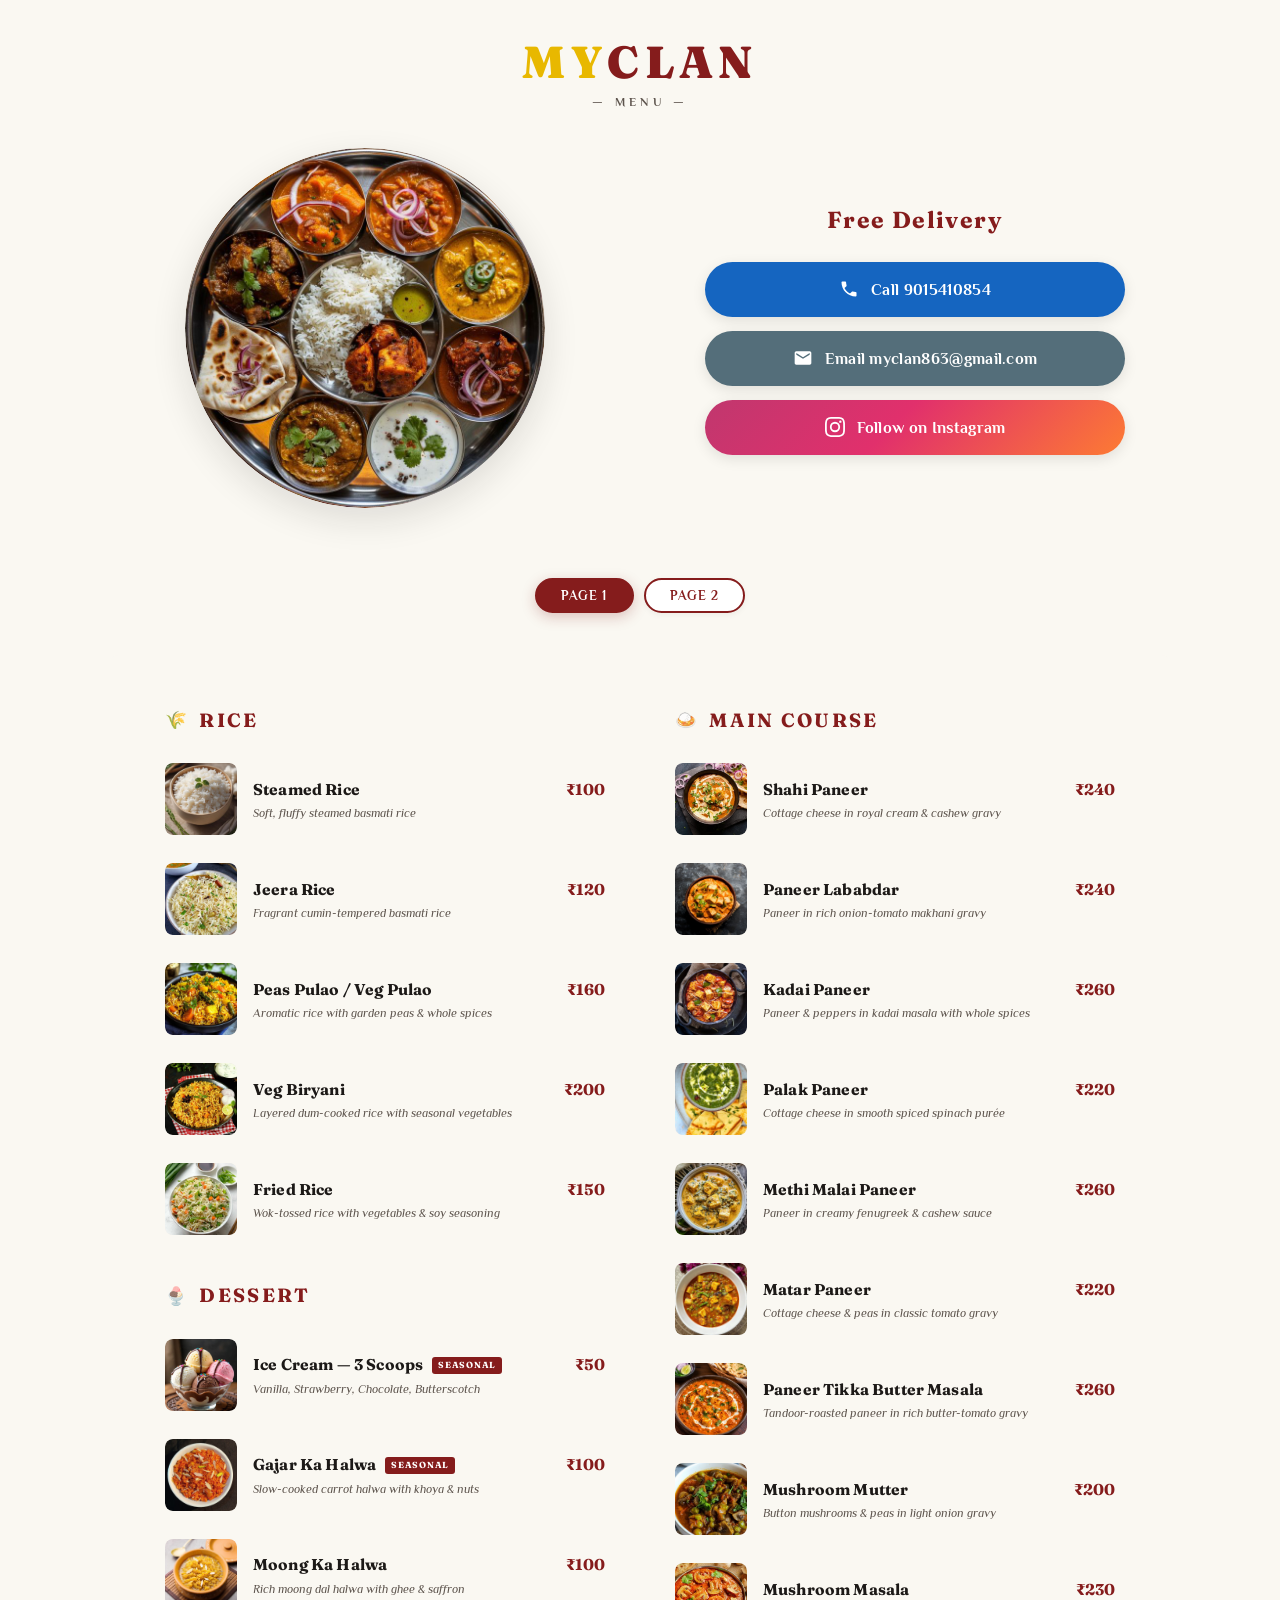
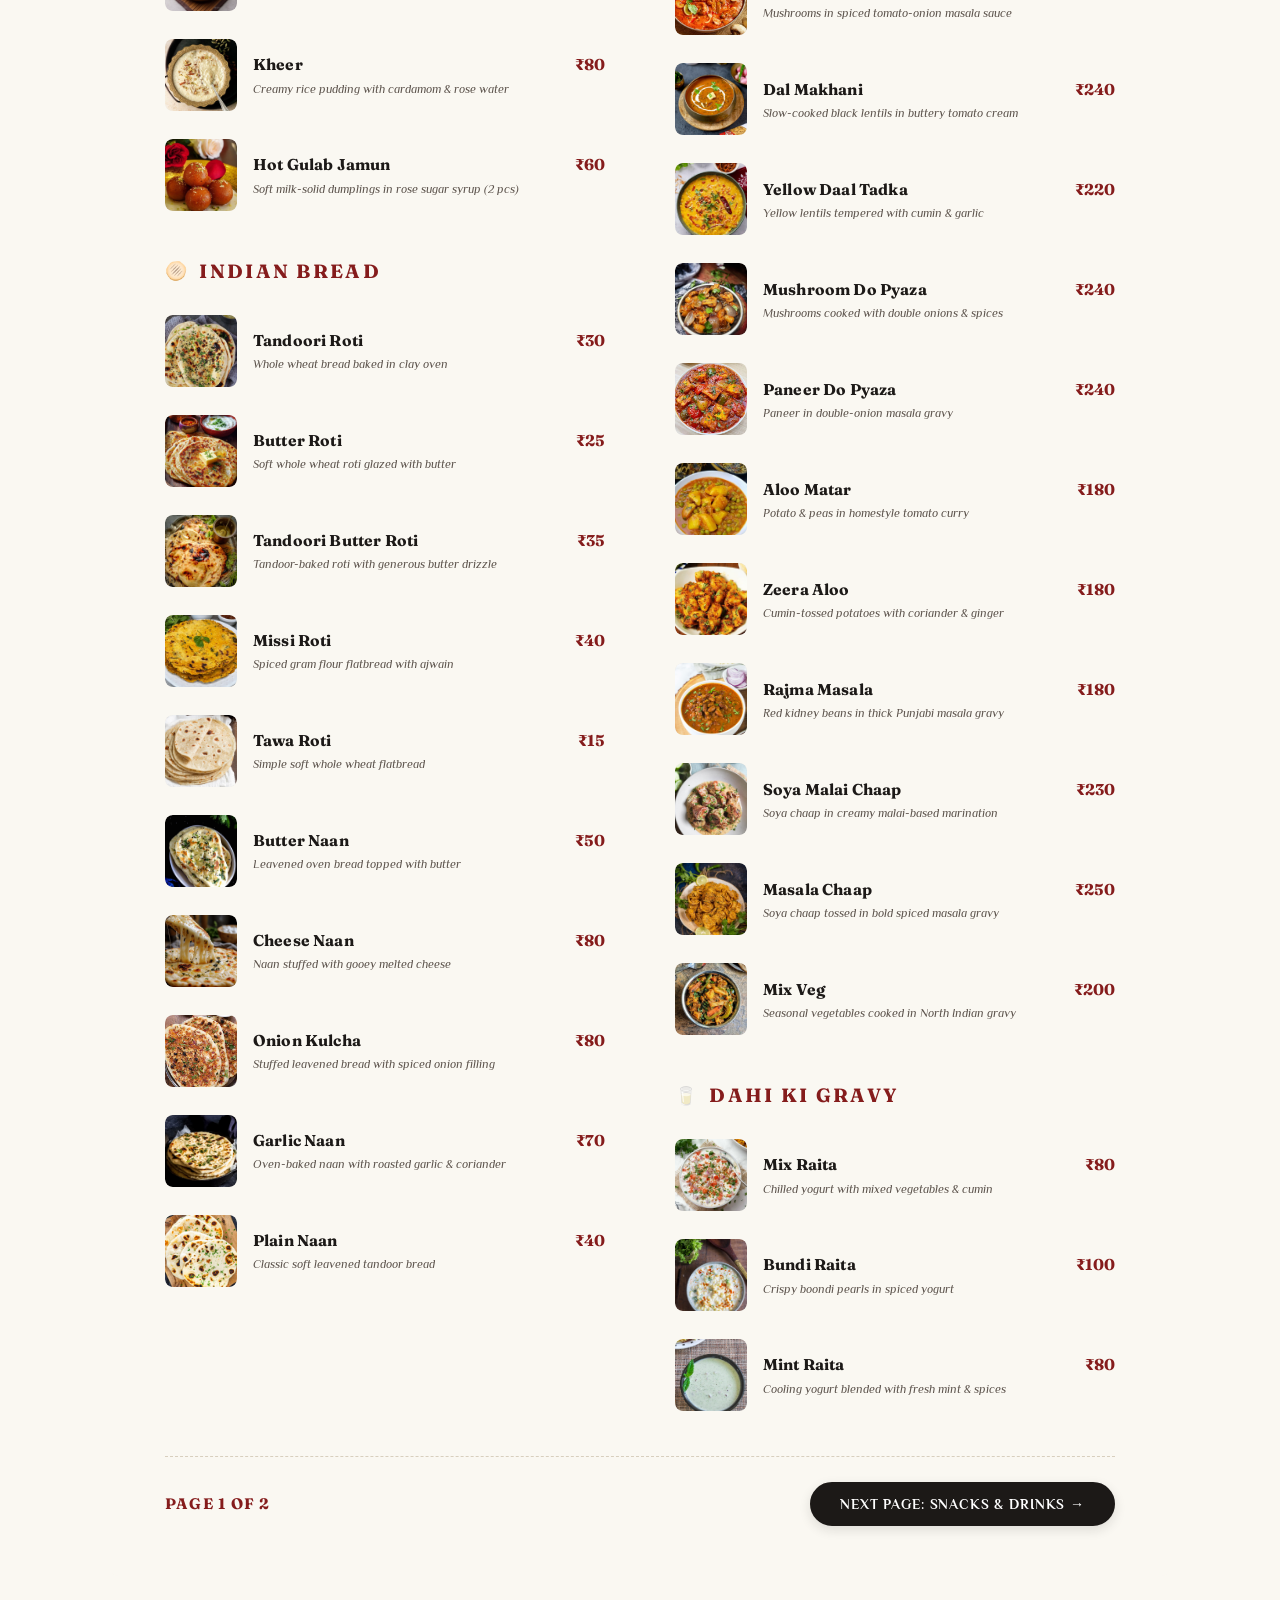
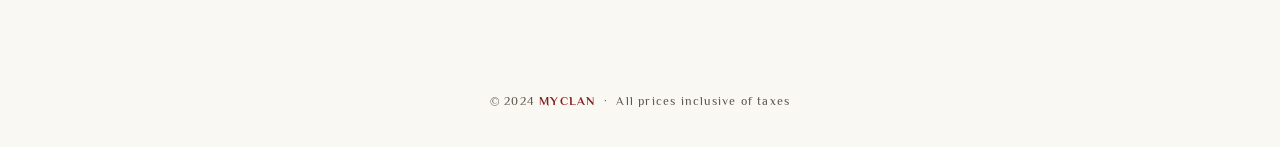
==== menu.html @ fc6ecd88 "first commit" ====
<!DOCTYPE html>
<html lang="en">

<head>
  <meta charset="UTF-8" />
  <meta name="viewport" content="width=device-width, initial-scale=1.0" />
  <title>MYCLAN — Menu</title>
  <meta name="description"
    content="Explore the full menu at MYCLAN Cafe — Rice, Breads, Main Course, Desserts, and more." />
  <link rel="dns-prefetch" href="https://fonts.googleapis.com" />
  <link rel="preconnect" href="https://fonts.googleapis.com" />
  <link rel="preconnect" href="https://fonts.gstatic.com" crossorigin />
  <link rel="preload" as="image" href="images/hero-thali.jpg" fetchpriority="high" />
  <link rel="preload" as="image" href="images/hero-snacks.jpg" fetchpriority="high" />
  <link
    href="https://fonts.googleapis.com/css2?family=Fraunces:ital,opsz,wght@0,9..144,400;0,9..144,700;0,9..144,900;1,9..144,400;1,9..144,700&family=Philosopher:ital,wght@0,400;0,700;1,400;1,700&display=swap"
    rel="stylesheet" />
  <link rel="stylesheet" href="style.css" />
</head>

<body>

  <!-- ── HEADER ── -->
  <header class="header">
    <div class="site-logo">
      <div class="logo-brand">
        <span class="my">MY</span><span class="clan">CLAN</span>
      </div>
    </div>
    <p class="header-menu-label">— Menu —</p>
  </header>

  <!-- ── HERO SECTION ── -->
  <section class="hero-section">
    <!-- LEFT: Circular image frame -->
    <div class="hero-image-wrap">
      <div class="hero-circle-frame">
        <img id="hero-img" src="images/hero-thali.jpg" alt="MYCLAN Special Pure Veg Thali" width="360" height="360" loading="eager" fetchpriority="high" decoding="async">
      </div>
    </div>

    <!-- RIGHT: Delivery & Contact Buttons -->
    <div class="hero-content">
      <p class="contact-delivery-label">Free Delivery</p>
      <div class="contact-buttons">

        <a id="btn-call" class="contact-btn btn-call" href="tel:9015410854">
          <svg xmlns="http://www.w3.org/2000/svg" viewBox="0 0 24 24" fill="white">
            <path
              d="M6.6 10.8c1.4 2.8 3.8 5.1 6.6 6.6l2.2-2.2c.3-.3.7-.4 1-.2 1.1.4 2.3.6 3.6.6.6 0 1 .4 1 1V20c0 .6-.4 1-1 1-9.4 0-17-7.6-17-17 0-.6.4-1 1-1h3.5c.6 0 1 .4 1 1 0 1.3.2 2.5.6 3.6.1.3 0 .7-.2 1L6.6 10.8z" />
          </svg>
          Call 9015410854
        </a>

        <a id="btn-email" class="contact-btn btn-email" href="mailto:myclan863@gmail.com">
          <svg xmlns="http://www.w3.org/2000/svg" viewBox="0 0 24 24" fill="white">
            <path
              d="M20 4H4c-1.1 0-2 .9-2 2v12c0 1.1.9 2 2 2h16c1.1 0 2-.9 2-2V6c0-1.1-.9-2-2-2zm0 4l-8 5-8-5V6l8 5 8-5v2z" />
          </svg>
          Email myclan863@gmail.com
        </a>

        <a id="btn-instagram" class="contact-btn btn-insta" href="https://www.instagram.com/myclankarsog" target="_blank"
          rel="noopener noreferrer">
          <svg xmlns="http://www.w3.org/2000/svg" viewBox="0 0 24 24" fill="white">
            <path
              d="M12 2.163c3.204 0 3.584.012 4.85.07 3.252.148 4.771 1.691 4.919 4.919.058 1.265.069 1.645.069 4.849 0 3.205-.012 3.584-.069 4.849-.149 3.225-1.664 4.771-4.919 4.919-1.266.058-1.644.07-4.85.07-3.204 0-3.584-.012-4.849-.07-3.26-.149-4.771-1.699-4.919-4.92-.058-1.265-.07-1.644-.07-4.849 0-3.204.013-3.583.07-4.849.149-3.227 1.664-4.771 4.919-4.919 1.266-.057 1.645-.069 4.849-.069zM12 0C8.741 0 8.333.014 7.053.072 2.695.272.273 2.69.073 7.052.014 8.333 0 8.741 0 12c0 3.259.014 3.668.072 4.948.2 4.358 2.618 6.78 6.98 6.98C8.333 23.986 8.741 24 12 24c3.259 0 3.668-.014 4.948-.072 4.354-.2 6.782-2.618 6.979-6.98.059-1.28.073-1.689.073-4.948 0-3.259-.014-3.667-.072-4.947-.196-4.354-2.617-6.78-6.979-6.98C15.668.014 15.259 0 12 0zm0 5.838a6.162 6.162 0 100 12.324 6.162 6.162 0 000-12.324zM12 16a4 4 0 110-8 4 4 0 010 8zm6.406-11.845a1.44 1.44 0 100 2.881 1.44 1.44 0 000-2.881z" />
          </svg>
          Follow on Instagram
        </a>

      </div>
    </div>
  </section>

  <!-- ── PAGE SWITCHER ── -->
  <div class="cat-nav-container" id="menu-nav-top">
    <div class="menu-page-switcher">
      <button class="page-tab-btn active" id="btn-page-1" onclick="switchMenuPage(1)">Page 1</button>
      <button class="page-tab-btn" id="btn-page-2" onclick="switchMenuPage(2)">Page 2</button>
    </div>
  </div>

  <!-- ── MENU CONTENT ── -->
  <main class="menu-wrapper">

    <!-- ════ PAGE 1 ════ -->
    <div id="menu-page-1" class="menu-page">
      <div class="menu-paper">

      <div class="menu-columns">

        <!-- ═══ LEFT COLUMN ═══ -->
        <div class="menu-column">

          <!-- RICE -->
          <section class="menu-section" id="rice">
            <div class="category-header">
              <h2 class="category-title"><span class="category-icon">🌾</span> Rice</h2>
            </div>
            <ul class="item-list">

              <li class="menu-item">
                <div class="item-img"><img src="images/steamed-rice.jpg" alt="Steamed Rice" loading="lazy" decoding="async"></div>
                <div class="item-content">
                  <div class="menu-item-main">
                    <span class="menu-item-name">Steamed Rice</span>
                    <span class="menu-item-price">₹100</span>
                  </div>
                  <span class="menu-item-sub">Soft, fluffy steamed basmati rice</span>
                </div>
              </li>

              <li class="menu-item">
                <div class="item-img"><img src="images/jeera-rice.jpg" alt="Jeera Rice" loading="lazy" decoding="async"></div>
                <div class="item-content">
                  <div class="menu-item-main">
                    <span class="menu-item-name">Jeera Rice</span>
                    <span class="menu-item-price">₹120</span>
                  </div>
                  <span class="menu-item-sub">Fragrant cumin-tempered basmati rice</span>
                </div>
              </li>

              <li class="menu-item">
                <div class="item-img"><img src="images/veg-pulao.jpg" alt="Peas Pulao / Veg Pulao" loading="lazy" decoding="async"></div>
                <div class="item-content">
                  <div class="menu-item-main">
                    <span class="menu-item-name">Peas Pulao / Veg Pulao</span>
                    <span class="menu-item-price">₹160</span>
                  </div>
                  <span class="menu-item-sub">Aromatic rice with garden peas &amp; whole spices</span>
                </div>
              </li>

              <li class="menu-item">
                <div class="item-img"><img src="images/veg-biryani.jpg" alt="Veg Biryani" loading="lazy" decoding="async"></div>
                <div class="item-content">
                  <div class="menu-item-main">
                    <span class="menu-item-name">Veg Biryani</span>
                    <span class="menu-item-price">₹200</span>
                  </div>
                  <span class="menu-item-sub">Layered dum-cooked rice with seasonal vegetables</span>
                </div>
              </li>

              <li class="menu-item">
                <div class="item-img"><img src="images/fried-rice.jpg" alt="Fried Rice" loading="lazy" decoding="async"></div>
                <div class="item-content">
                  <div class="menu-item-main">
                    <span class="menu-item-name">Fried Rice</span>
                    <span class="menu-item-price">₹150</span>
                  </div>
                  <span class="menu-item-sub">Wok-tossed rice with vegetables &amp; soy seasoning</span>
                </div>
              </li>

            </ul>
          </section>

          <!-- DESSERT -->
          <section class="menu-section" id="dessert">
            <div class="category-header">
              <h2 class="category-title"><span class="category-icon">🍨</span> Dessert</h2>
            </div>
            <ul class="item-list">

              <li class="menu-item">
                <div class="item-img"><img src="images/ice-cream.jpg" alt="Ice Cream — 3 Scoops" loading="lazy" decoding="async"></div>
                <div class="item-content">
                  <div class="menu-item-main">
                    <span class="menu-item-name">
                      Ice Cream — 3 Scoops
                      <span class="seasonal-tag">Seasonal</span>
                    </span>
                    <span class="menu-item-price">₹50</span>
                  </div>
                  <span class="menu-item-sub">Vanilla, Strawberry, Chocolate, Butterscotch</span>
                </div>
              </li>

              <li class="menu-item">
                <div class="item-img"><img src="images/gajar-halwa.jpg" alt="Gajar Ka Halwa" loading="lazy" decoding="async"></div>
                <div class="item-content">
                  <div class="menu-item-main">
                    <span class="menu-item-name">
                      Gajar Ka Halwa
                      <span class="seasonal-tag">Seasonal</span>
                    </span>
                    <span class="menu-item-price">₹100</span>
                  </div>
                  <span class="menu-item-sub">Slow-cooked carrot halwa with khoya &amp; nuts</span>
                </div>
              </li>

              <li class="menu-item">
                <div class="item-img"><img src="images/moong-halwa.jpg" alt="Moong Ka Halwa" style="object-position: center 65%;" loading="lazy" decoding="async"></div>
                <div class="item-content">
                  <div class="menu-item-main">
                    <span class="menu-item-name">Moong Ka Halwa</span>
                    <span class="menu-item-price">₹100</span>
                  </div>
                  <span class="menu-item-sub">Rich moong dal halwa with ghee &amp; saffron</span>
                </div>
              </li>

              <li class="menu-item">
                <div class="item-img"><img src="images/kheer.jpg" alt="Kheer" style="object-position: center 55%;" loading="lazy" decoding="async"></div>
                <div class="item-content">
                  <div class="menu-item-main">
                    <span class="menu-item-name">Kheer</span>
                    <span class="menu-item-price">₹80</span>
                  </div>
                  <span class="menu-item-sub">Creamy rice pudding with cardamom &amp; rose water</span>
                </div>
              </li>

              <li class="menu-item">
                <div class="item-img"><img src="images/gulab-jamun.jpg" alt="Hot Gulab Jamun" style="object-position: center 70%;" loading="lazy" decoding="async"></div>
                <div class="item-content">
                  <div class="menu-item-main">
                    <span class="menu-item-name">Hot Gulab Jamun</span>
                    <span class="menu-item-price">₹60</span>
                  </div>
                  <span class="menu-item-sub">Soft milk-solid dumplings in rose sugar syrup (2 pcs)</span>
                </div>
              </li>

            </ul>
          </section>

          <!-- INDIAN BREAD -->
          <section class="menu-section" id="bread">
            <div class="category-header">
              <h2 class="category-title"><span class="category-icon">🫓</span> Indian Bread</h2>
            </div>
            <ul class="item-list">

              <li class="menu-item">
                <div class="item-img"><img src="images/tandoori-roti.jpg" alt="Tandoori Roti" loading="lazy" /></div>
                <div class="item-content">
                  <div class="menu-item-main">
                    <span class="menu-item-name">Tandoori Roti</span>
                    <span class="menu-item-price">₹30</span>
                  </div>
                  <span class="menu-item-sub">Whole wheat bread baked in clay oven</span>
                </div>
              </li>

              <li class="menu-item">
                <div class="item-img"><img src="images/butter-roti.jpg" alt="Butter Roti" loading="lazy" /></div>
                <div class="item-content">
                  <div class="menu-item-main">
                    <span class="menu-item-name">Butter Roti</span>
                    <span class="menu-item-price">₹25</span>
                  </div>
                  <span class="menu-item-sub">Soft whole wheat roti glazed with butter</span>
                </div>
              </li>

              <li class="menu-item">
                <div class="item-img"><img src="images/tandoori-butter-roti.jpg" alt="Tandoori Butter Roti" loading="lazy" /></div>
                <div class="item-content">
                  <div class="menu-item-main">
                    <span class="menu-item-name">Tandoori Butter Roti</span>
                    <span class="menu-item-price">₹35</span>
                  </div>
                  <span class="menu-item-sub">Tandoor-baked roti with generous butter drizzle</span>
                </div>
              </li>

              <li class="menu-item">
                <div class="item-img"><img src="images/missi-roti.jpg" alt="Missi Roti" loading="lazy" /></div>
                <div class="item-content">
                  <div class="menu-item-main">
                    <span class="menu-item-name">Missi Roti</span>
                    <span class="menu-item-price">₹40</span>
                  </div>
                  <span class="menu-item-sub">Spiced gram flour flatbread with ajwain</span>
                </div>
              </li>

              <li class="menu-item">
                <div class="item-img"><img src="images/tawa-roti.jpg" alt="Tawa Roti" loading="lazy" /></div>
                <div class="item-content">
                  <div class="menu-item-main">
                    <span class="menu-item-name">Tawa Roti</span>
                    <span class="menu-item-price">₹15</span>
                  </div>
                  <span class="menu-item-sub">Simple soft whole wheat flatbread</span>
                </div>
              </li>

              <li class="menu-item">
                <div class="item-img"><img src="images/butter-naan.jpg" alt="Butter Naan" loading="lazy" /></div>
                <div class="item-content">
                  <div class="menu-item-main">
                    <span class="menu-item-name">Butter Naan</span>
                    <span class="menu-item-price">₹50</span>
                  </div>
                  <span class="menu-item-sub">Leavened oven bread topped with butter</span>
                </div>
              </li>

              <li class="menu-item">
                <div class="item-img"><img src="images/cheese-naan.jpg" alt="Cheese Naan" loading="lazy" /></div>
                <div class="item-content">
                  <div class="menu-item-main">
                    <span class="menu-item-name">Cheese Naan</span>
                    <span class="menu-item-price">₹80</span>
                  </div>
                  <span class="menu-item-sub">Naan stuffed with gooey melted cheese</span>
                </div>
              </li>

              <li class="menu-item">
                <div class="item-img"><img src="images/onion-kulcha.jpg" alt="Onion Kulcha" loading="lazy" /></div>
                <div class="item-content">
                  <div class="menu-item-main">
                    <span class="menu-item-name">Onion Kulcha</span>
                    <span class="menu-item-price">₹80</span>
                  </div>
                  <span class="menu-item-sub">Stuffed leavened bread with spiced onion filling</span>
                </div>
              </li>

              <li class="menu-item">
                <div class="item-img"><img src="images/garlic-naan.jpg" alt="Garlic Naan" loading="lazy" /></div>
                <div class="item-content">
                  <div class="menu-item-main">
                    <span class="menu-item-name">Garlic Naan</span>
                    <span class="menu-item-price">₹70</span>
                  </div>
                  <span class="menu-item-sub">Oven-baked naan with roasted garlic &amp; coriander</span>
                </div>
              </li>

              <li class="menu-item">
                <div class="item-img"><img src="images/plain-naan.jpg" alt="Plain Naan" loading="lazy" /></div>
                <div class="item-content">
                  <div class="menu-item-main">
                    <span class="menu-item-name">Plain Naan</span>
                    <span class="menu-item-price">₹40</span>
                  </div>
                  <span class="menu-item-sub">Classic soft leavened tandoor bread</span>
                </div>
              </li>

            </ul>
          </section>

        </div>
        <!-- /LEFT COLUMN -->

        <!-- ═══ RIGHT COLUMN ═══ -->
        <div class="menu-column">

          <!-- MAIN COURSE -->
          <section class="menu-section" id="maincourse">
            <div class="category-header">
              <h2 class="category-title"><span class="category-icon">🍛</span> Main Course</h2>
            </div>
            <ul class="item-list">

              <li class="menu-item">
                <div class="item-img"><img src="images/shahi-paneer.jpg" alt="Shahi Paneer" loading="lazy" decoding="async"></div>
                <div class="item-content">
                  <div class="menu-item-main">
                    <span class="menu-item-name">Shahi Paneer</span>
                    <span class="menu-item-price">₹240</span>
                  </div>
                  <span class="menu-item-sub">Cottage cheese in royal cream &amp; cashew gravy</span>
                </div>
              </li>

              <li class="menu-item">
                <div class="item-img"><img src="images/paneer-lababdar.jpg" alt="Paneer Lababdar" loading="lazy" decoding="async"></div>
                <div class="item-content">
                  <div class="menu-item-main">
                    <span class="menu-item-name">Paneer Lababdar</span>
                    <span class="menu-item-price">₹240</span>
                  </div>
                  <span class="menu-item-sub">Paneer in rich onion-tomato makhani gravy</span>
                </div>
              </li>

              <li class="menu-item">
                <div class="item-img"><img src="images/kadai-paneer.jpg" alt="Kadai Paneer" loading="lazy" decoding="async"></div>
                <div class="item-content">
                  <div class="menu-item-main">
                    <span class="menu-item-name">Kadai Paneer</span>
                    <span class="menu-item-price">₹260</span>
                  </div>
                  <span class="menu-item-sub">Paneer &amp; peppers in kadai masala with whole spices</span>
                </div>
              </li>

              <li class="menu-item">
                <div class="item-img"><img src="images/palak-paneer.jpg" alt="Palak Paneer" loading="lazy" decoding="async"></div>
                <div class="item-content">
                  <div class="menu-item-main">
                    <span class="menu-item-name">Palak Paneer</span>
                    <span class="menu-item-price">₹220</span>
                  </div>
                  <span class="menu-item-sub">Cottage cheese in smooth spiced spinach purée</span>
                </div>
              </li>

              <li class="menu-item">
                <div class="item-img"><img src="images/methi-malai-paneer.jpg" alt="Methi Malai Paneer" loading="lazy" decoding="async"></div>
                <div class="item-content">
                  <div class="menu-item-main">
                    <span class="menu-item-name">Methi Malai Paneer</span>
                    <span class="menu-item-price">₹260</span>
                  </div>
                  <span class="menu-item-sub">Paneer in creamy fenugreek &amp; cashew sauce</span>
                </div>
              </li>

              <li class="menu-item">
                <div class="item-img"><img src="images/matar-paneer.jpg" alt="Matar Paneer" loading="lazy" decoding="async"></div>
                <div class="item-content">
                  <div class="menu-item-main">
                    <span class="menu-item-name">Matar Paneer</span>
                    <span class="menu-item-price">₹220</span>
                  </div>
                  <span class="menu-item-sub">Cottage cheese &amp; peas in classic tomato gravy</span>
                </div>
              </li>

              <li class="menu-item">
                <div class="item-img"><img src="images/paneer-tikka-butter-masala.jpg" alt="Paneer Tikka Butter Masala" loading="lazy" decoding="async"></div>
                <div class="item-content">
                  <div class="menu-item-main">
                    <span class="menu-item-name">Paneer Tikka Butter Masala</span>
                    <span class="menu-item-price">₹260</span>
                  </div>
                  <span class="menu-item-sub">Tandoor-roasted paneer in rich butter-tomato gravy</span>
                </div>
              </li>

              <li class="menu-item">
                <div class="item-img"><img src="images/mushroom-mutter.jpg" alt="Mushroom Mutter" loading="lazy" decoding="async"></div>
                <div class="item-content">
                  <div class="menu-item-main">
                    <span class="menu-item-name">Mushroom Mutter</span>
                    <span class="menu-item-price">₹200</span>
                  </div>
                  <span class="menu-item-sub">Button mushrooms &amp; peas in light onion gravy</span>
                </div>
              </li>

              <li class="menu-item">
                <div class="item-img"><img src="images/mushroom-masala.jpg" alt="Mushroom Masala" loading="lazy" decoding="async"></div>
                <div class="item-content">
                  <div class="menu-item-main">
                    <span class="menu-item-name">Mushroom Masala</span>
                    <span class="menu-item-price">₹230</span>
                  </div>
                  <span class="menu-item-sub">Mushrooms in spiced tomato-onion masala sauce</span>
                </div>
              </li>

              <li class="menu-item">
                <div class="item-img"><img src="images/dal-makhani.jpg" alt="Dal Makhani" loading="lazy" decoding="async"></div>
                <div class="item-content">
                  <div class="menu-item-main">
                    <span class="menu-item-name">Dal Makhani</span>
                    <span class="menu-item-price">₹240</span>
                  </div>
                  <span class="menu-item-sub">Slow-cooked black lentils in buttery tomato cream</span>
                </div>
              </li>

              <li class="menu-item">
                <div class="item-img"><img src="images/yellow-daal-tadka.jpg" alt="Yellow Daal Tadka" loading="lazy" decoding="async"></div>
                <div class="item-content">
                  <div class="menu-item-main">
                    <span class="menu-item-name">Yellow Daal Tadka</span>
                    <span class="menu-item-price">₹220</span>
                  </div>
                  <span class="menu-item-sub">Yellow lentils tempered with cumin &amp; garlic</span>
                </div>
              </li>

              <li class="menu-item">
                <div class="item-img"><img src="images/mushroom-do-pyaza.jpg" alt="Mushroom Do Pyaza" loading="lazy" decoding="async"></div>
                <div class="item-content">
                  <div class="menu-item-main">
                    <span class="menu-item-name">Mushroom Do Pyaza</span>
                    <span class="menu-item-price">₹240</span>
                  </div>
                  <span class="menu-item-sub">Mushrooms cooked with double onions &amp; spices</span>
                </div>
              </li>

              <li class="menu-item">
                <div class="item-img"><img src="images/paneer-do-pyaza.jpg" alt="Paneer Do Pyaza" loading="lazy" decoding="async"></div>
                <div class="item-content">
                  <div class="menu-item-main">
                    <span class="menu-item-name">Paneer Do Pyaza</span>
                    <span class="menu-item-price">₹240</span>
                  </div>
                  <span class="menu-item-sub">Paneer in double-onion masala gravy</span>
                </div>
              </li>

              <li class="menu-item">
                <div class="item-img"><img src="images/aloo-matar.jpg" alt="Aloo Matar" loading="lazy" decoding="async"></div>
                <div class="item-content">
                  <div class="menu-item-main">
                    <span class="menu-item-name">Aloo Matar</span>
                    <span class="menu-item-price">₹180</span>
                  </div>
                  <span class="menu-item-sub">Potato &amp; peas in homestyle tomato curry</span>
                </div>
              </li>

              <li class="menu-item">
                <div class="item-img"><img src="images/zeera-aloo.jpg" alt="Zeera Aloo" loading="lazy" decoding="async"></div>
                <div class="item-content">
                  <div class="menu-item-main">
                    <span class="menu-item-name">Zeera Aloo</span>
                    <span class="menu-item-price">₹180</span>
                  </div>
                  <span class="menu-item-sub">Cumin-tossed potatoes with coriander &amp; ginger</span>
                </div>
              </li>

              <li class="menu-item">
                <div class="item-img"><img src="images/rajma-masala.jpg" alt="Rajma Masala" loading="lazy" decoding="async"></div>
                <div class="item-content">
                  <div class="menu-item-main">
                    <span class="menu-item-name">Rajma Masala</span>
                    <span class="menu-item-price">₹180</span>
                  </div>
                  <span class="menu-item-sub">Red kidney beans in thick Punjabi masala gravy</span>
                </div>
              </li>

              <li class="menu-item">
                <div class="item-img"><img src="images/soya-malai-chaap.jpg" alt="Soya Malai Chaap" loading="lazy" decoding="async"></div>
                <div class="item-content">
                  <div class="menu-item-main">
                    <span class="menu-item-name">Soya Malai Chaap</span>
                    <span class="menu-item-price">₹230</span>
                  </div>
                  <span class="menu-item-sub">Soya chaap in creamy malai-based marination</span>
                </div>
              </li>

              <li class="menu-item">
                <div class="item-img"><img src="images/masala-chaap.jpg" alt="Masala Chaap" loading="lazy" decoding="async"></div>
                <div class="item-content">
                  <div class="menu-item-main">
                    <span class="menu-item-name">Masala Chaap</span>
                    <span class="menu-item-price">₹250</span>
                  </div>
                  <span class="menu-item-sub">Soya chaap tossed in bold spiced masala gravy</span>
                </div>
              </li>

              <li class="menu-item">
                <div class="item-img"><img src="images/mix-veg.jpg" alt="Mix Veg" loading="lazy" decoding="async"></div>
                <div class="item-content">
                  <div class="menu-item-main">
                    <span class="menu-item-name">Mix Veg</span>
                    <span class="menu-item-price">₹200</span>
                  </div>
                  <span class="menu-item-sub">Seasonal vegetables cooked in North Indian gravy</span>
                </div>
              </li>

            </ul>
          </section>

          <!-- DAHI KI GRAVY -->
          <section class="menu-section" id="dahi">
            <div class="category-header">
              <h2 class="category-title"><span class="category-icon">🥛</span> Dahi Ki Gravy</h2>
            </div>
            <ul class="item-list">

              <li class="menu-item">
                <div class="item-img"><img src="images/mix-raita.jpg" alt="Mix Raita" loading="lazy" decoding="async"></div>
                <div class="item-content">
                  <div class="menu-item-main">
                    <span class="menu-item-name">Mix Raita</span>
                    <span class="menu-item-price">₹80</span>
                  </div>
                  <span class="menu-item-sub">Chilled yogurt with mixed vegetables &amp; cumin</span>
                </div>
              </li>

              <li class="menu-item">
                <div class="item-img"><img src="images/boondi-raita.jpg" alt="Bundi Raita" loading="lazy" decoding="async"></div>
                <div class="item-content">
                  <div class="menu-item-main">
                    <span class="menu-item-name">Bundi Raita</span>
                    <span class="menu-item-price">₹100</span>
                  </div>
                  <span class="menu-item-sub">Crispy boondi pearls in spiced yogurt</span>
                </div>
              </li>

              <li class="menu-item">
                <div class="item-img"><img src="images/mint-raita.jpg" alt="Mint Raita" style="object-position: center 80%;" loading="lazy" decoding="async"></div>
                <div class="item-content">
                  <div class="menu-item-main">
                    <span class="menu-item-name">Mint Raita</span>
                    <span class="menu-item-price">₹80</span>
                  </div>
                  <span class="menu-item-sub">Cooling yogurt blended with fresh mint &amp; spices</span>
                </div>
              </li>

            </ul>
          </section>

        </div>
        <!-- /RIGHT COLUMN -->

      </div>

      <!-- Page 1 Bottom Navigation Bar -->
      <div class="page-pagination">
        <span class="page-indicator-text">Page 1 of 2</span>
        <button class="nav-page-btn" onclick="switchMenuPage(2)">
          Next Page: Snacks &amp; Drinks &rarr;
        </button>
      </div>
    </div>
    </div>
    <!-- ════ /PAGE 1 ════ -->

    <!-- ════ PAGE 2 ════ -->
    <div id="menu-page-2" class="menu-page" style="display: none;">
      <div class="menu-paper">
        <div class="menu-columns">

          <!-- ═══ LEFT COLUMN (Page 2) ═══ -->
          <div class="menu-column">

            <!-- TANDOORI SNACKS -->
            <section class="menu-section" id="tandoori-snacks">
              <div class="category-header">
                <h2 class="category-title"><span class="category-icon">🍢</span> Tandoori Snacks</h2>
              </div>
              <ul class="item-list">

                <li class="menu-item">
                  <div class="item-img"><img src="images/paneer-tikka.jpg" alt="Paneer Tikka" loading="lazy"></div>
                  <div class="item-content">
                    <div class="menu-item-main">
                      <span class="menu-item-name">Paneer Tikka</span>
                      <span class="menu-item-price">₹220</span>
                    </div>
                  </div>
                </li>

                <li class="menu-item">
                  <div class="item-img"><img src="images/paneer-achari-tikka.jpg" alt="Paneer Achari Tikka" loading="lazy"></div>
                  <div class="item-content">
                    <div class="menu-item-main">
                      <span class="menu-item-name">Paneer Achari Tikka</span>
                      <span class="menu-item-price">₹240</span>
                    </div>
                  </div>
                </li>

                <li class="menu-item">
                  <div class="item-img"><img src="images/paneer-tikka-kali-mirch.jpg" alt="Paneer Tikka Kali Mirch" loading="lazy"></div>
                  <div class="item-content">
                    <div class="menu-item-main">
                      <span class="menu-item-name">Paneer Tikka Kali Mirch</span>
                      <span class="menu-item-price">₹240</span>
                    </div>
                  </div>
                </li>

                <li class="menu-item">
                  <div class="item-img"><img src="images/paneer-malai-tikka.jpg" alt="Paneer Malai Tikka" loading="lazy"></div>
                  <div class="item-content">
                    <div class="menu-item-main">
                      <span class="menu-item-name">Paneer Malai Tikka</span>
                      <span class="menu-item-price">₹260</span>
                    </div>
                  </div>
                </li>

                <li class="menu-item">
                  <div class="item-img"><img src="images/veg-seekh-kabab.jpg" alt="Veg Seekh Kabab" loading="lazy"></div>
                  <div class="item-content">
                    <div class="menu-item-main">
                      <span class="menu-item-name">Veg Seekh Kabab</span>
                      <span class="menu-item-price">₹200</span>
                    </div>
                  </div>
                </li>

              </ul>
            </section>

            <!-- SNACKS -->
            <section class="menu-section" id="snacks">
              <div class="category-header">
                <h2 class="category-title"><span class="category-icon">🍟</span> Snacks</h2>
              </div>
              <ul class="item-list">

                <li class="menu-item">
                  <div class="item-img"><img src="images/french-fries.jpg" alt="French Fries" loading="lazy" decoding="async"></div>
                  <div class="item-content">
                    <div class="menu-item-main">
                      <span class="menu-item-name">French Fries</span>
                      <span class="menu-item-price">₹120</span>
                    </div>
                  </div>
                </li>

                <li class="menu-item">
                  <div class="item-img"><img src="images/cheese-chilli.jpg" alt="Cheese Chilli" loading="lazy" decoding="async"></div>
                  <div class="item-content">
                    <div class="menu-item-main">
                      <span class="menu-item-name">Cheese Chilli</span>
                      <span class="menu-item-price">₹250</span>
                    </div>
                  </div>
                </li>

                <li class="menu-item">
                  <div class="item-img"><img src="images/manchurian.jpg" alt="Manchurian" loading="lazy" decoding="async"></div>
                  <div class="item-content">
                    <div class="menu-item-main">
                      <span class="menu-item-name">Manchurian</span>
                      <span class="menu-item-price">₹220</span>
                    </div>
                  </div>
                </li>

                <li class="menu-item">
                  <div class="item-img"><img src="images/honey-chilli-potato.jpg" alt="Honey Chilli Potato" loading="lazy" decoding="async"></div>
                  <div class="item-content">
                    <div class="menu-item-main">
                      <span class="menu-item-name">Honey Chilli Potato</span>
                      <span class="menu-item-price">₹200</span>
                    </div>
                  </div>
                </li>

                <li class="menu-item">
                  <div class="item-img"><img src="images/honey-chilli-cauliflower.jpg" alt="Honey Chilli Cauliflower" loading="lazy" decoding="async"></div>
                  <div class="item-content">
                    <div class="menu-item-main">
                      <span class="menu-item-name">Honey Chilli Cauliflower</span>
                      <span class="menu-item-price">₹220</span>
                    </div>
                  </div>
                </li>

                <li class="menu-item">
                  <div class="item-img"><img src="images/crispy-corn.jpg" alt="Crispy Corn" loading="lazy" decoding="async"></div>
                  <div class="item-content">
                    <div class="menu-item-main">
                      <span class="menu-item-name">Crispy Corn</span>
                      <span class="menu-item-price">₹220</span>
                    </div>
                  </div>
                </li>

                <li class="menu-item">
                  <div class="item-img"><img src="images/veg-pakoda.jpg" alt="Veg Pakoda" loading="lazy" decoding="async"></div>
                  <div class="item-content">
                    <div class="menu-item-main">
                      <span class="menu-item-name">Veg Pakoda</span>
                      <span class="menu-item-price">₹220</span>
                    </div>
                  </div>
                </li>

                <li class="menu-item">
                  <div class="item-img"><img src="images/cheese-pakoda.jpg" alt="Cheese Pakoda" loading="lazy" decoding="async"></div>
                  <div class="item-content">
                    <div class="menu-item-main">
                      <span class="menu-item-name">Cheese Pakoda</span>
                      <span class="menu-item-price">₹280</span>
                    </div>
                  </div>
                </li>

                <li class="menu-item">
                  <div class="item-img"><img src="images/chilli-mushroom.jpg" alt="Chilli Mushroom" loading="lazy" decoding="async"></div>
                  <div class="item-content">
                    <div class="menu-item-main">
                      <span class="menu-item-name">Chilli Mushroom</span>
                      <span class="menu-item-price">₹240</span>
                    </div>
                  </div>
                </li>

              </ul>
            </section>

            <!-- NOODLES -->
            <section class="menu-section" id="noodles">
              <div class="category-header">
                <h2 class="category-title"><span class="category-icon">🍜</span> Noodles</h2>
              </div>
              <ul class="item-list">

                <li class="menu-item">
                  <div class="item-img"><img src="images/hakka-noodles.jpg" alt="Hakka Noodles" loading="lazy" decoding="async"></div>
                  <div class="item-content">
                    <div class="menu-item-main">
                      <span class="menu-item-name">Hakka Noodles</span>
                      <span class="menu-item-price">₹100</span>
                    </div>
                  </div>
                </li>

                <li class="menu-item">
                  <div class="item-img"><img src="images/veg-noodles.jpg" alt="Veg Noodles" loading="lazy" decoding="async"></div>
                  <div class="item-content">
                    <div class="menu-item-main">
                      <span class="menu-item-name">Veg Noodles</span>
                      <span class="menu-item-price">₹80</span>
                    </div>
                  </div>
                </li>

                <li class="menu-item">
                  <div class="item-img"><img src="images/paneer-cheese-noodles.jpg" alt="Paneer/Cheese Noodles" loading="lazy" decoding="async"></div>
                  <div class="item-content">
                    <div class="menu-item-main">
                      <span class="menu-item-name">Paneer/Cheese Noodles</span>
                      <span class="menu-item-price">₹100</span>
                    </div>
                  </div>
                </li>

                <li class="menu-item">
                  <div class="item-img"><img src="images/schezwan-noodles.jpg" alt="Schezwan Noodles" loading="lazy" decoding="async"></div>
                  <div class="item-content">
                    <div class="menu-item-main">
                      <span class="menu-item-name">Schezwan Noodles</span>
                      <span class="menu-item-price">₹80</span>
                    </div>
                  </div>
                </li>

                <li class="menu-item">
                  <div class="item-img"><img src="images/chilli-garlic-noodles.jpg" alt="Chilli Garlic Noodles" loading="lazy" decoding="async"></div>
                  <div class="item-content">
                    <div class="menu-item-main">
                      <span class="menu-item-name">Chilli Garlic Noodles</span>
                      <span class="menu-item-price">₹100</span>
                    </div>
                  </div>
                </li>

              </ul>
            </section>

            <!-- PASTAS -->
            <section class="menu-section" id="pastas">
              <div class="category-header">
                <h2 class="category-title"><span class="category-icon">🍝</span> Pastas</h2>
              </div>
              <ul class="item-list">

                <li class="menu-item">
                  <div class="item-img"><img src="images/aglio-olio.jpg" alt="Aglio Olio" loading="lazy" decoding="async"></div>
                  <div class="item-content">
                    <div class="menu-item-main">
                      <span class="menu-item-name">Aglio Olio</span>
                      <span class="menu-item-price">₹80</span>
                    </div>
                  </div>
                </li>

                <li class="menu-item">
                  <div class="item-img"><img src="images/spaghetti.jpg" alt="Spaghetti" loading="lazy" decoding="async"></div>
                  <div class="item-content">
                    <div class="menu-item-main">
                      <span class="menu-item-name">Spaghetti</span>
                      <span class="menu-item-price">₹80</span>
                    </div>
                  </div>
                </li>

                <li class="menu-item">
                  <div class="item-img"><img src="images/penne.jpg" alt="Penne" loading="lazy" decoding="async"></div>
                  <div class="item-content">
                    <div class="menu-item-main">
                      <span class="menu-item-name">Penne</span>
                      <span class="menu-item-price">₹80</span>
                    </div>
                  </div>
                </li>

              </ul>
            </section>

          </div>
          <!-- /LEFT COLUMN -->

          <!-- ═══ RIGHT COLUMN (Page 2) ═══ -->
          <div class="menu-column">

            <!-- BREAKFAST -->
            <section class="menu-section" id="breakfast">
              <div class="category-header">
                <h2 class="category-title"><span class="category-icon">🥞</span> Breakfast</h2>
              </div>
              <ul class="item-list">

                <li class="menu-item">
                  <div class="item-img"><img src="images/paratha.jpg" alt="Paratha" loading="lazy" decoding="async"></div>
                  <div class="item-content">
                    <div class="menu-item-main">
                      <span class="menu-item-name">Paratha</span>
                      <span class="menu-item-price">₹50</span>
                    </div>
                  </div>
                </li>

                <li class="menu-item">
                  <div class="item-img"><img src="images/mix-paratha.jpg" alt="Aalo/Gobi/Noodle (Mix) Paratha" loading="lazy" decoding="async"></div>
                  <div class="item-content">
                    <div class="menu-item-main">
                      <span class="menu-item-name">Aalo/Gobi/Noodle (Mix) Paratha</span>
                      <span class="menu-item-price">₹80</span>
                    </div>
                  </div>
                </li>

                <li class="menu-item">
                  <div class="item-img"><img src="images/paneer-paratha.jpg" alt="Paneer Paratha" loading="lazy" decoding="async"></div>
                  <div class="item-content">
                    <div class="menu-item-main">
                      <span class="menu-item-name">Paneer Paratha</span>
                      <span class="menu-item-price">₹80</span>
                    </div>
                  </div>
                </li>

                <li class="menu-item">
                  <div class="item-img"><img src="images/onion-paratha.jpg" alt="Onion Paratha" loading="lazy" decoding="async"></div>
                  <div class="item-content">
                    <div class="menu-item-main">
                      <span class="menu-item-name">Onion Paratha</span>
                      <span class="menu-item-price">₹60</span>
                    </div>
                  </div>
                </li>

              </ul>
            </section>

            <!-- SOUPS -->
            <section class="menu-section" id="soups">
              <div class="category-header">
                <h2 class="category-title"><span class="category-icon">🥣</span> Soups</h2>
              </div>
              <ul class="item-list">

                <li class="menu-item">
                  <div class="item-img"><img src="images/veg-sweet-corn-soup.jpg" alt="Veg Sweet Corn Soup" loading="lazy" decoding="async"></div>
                  <div class="item-content">
                    <div class="menu-item-main">
                      <span class="menu-item-name">Veg Sweet Corn Soup</span>
                      <span class="menu-item-price">₹80/100</span>
                    </div>
                  </div>
                </li>

                <li class="menu-item">
                  <div class="item-img"><img src="images/hot-and-sour-soup.jpg" alt="Hot and Sour Veg Soup" loading="lazy" decoding="async"></div>
                  <div class="item-content">
                    <div class="menu-item-main">
                      <span class="menu-item-name">Hot and Sour Veg Soup</span>
                      <span class="menu-item-price">₹60/100</span>
                    </div>
                  </div>
                </li>

                <li class="menu-item">
                  <div class="item-img"><img src="images/veg-manchow-soup.jpg" alt="Veg Manchow Soup" loading="lazy" decoding="async"></div>
                  <div class="item-content">
                    <div class="menu-item-main">
                      <span class="menu-item-name">Veg Manchow Soup</span>
                      <span class="menu-item-price">₹80/100</span>
                    </div>
                  </div>
                </li>

                <li class="menu-item">
                  <div class="item-img"><img src="images/tomato-soup.jpg" alt="Tomato Soup" loading="lazy" decoding="async"></div>
                  <div class="item-content">
                    <div class="menu-item-main">
                      <span class="menu-item-name">Tomato Soup</span>
                      <span class="menu-item-price">₹80/100</span>
                    </div>
                  </div>
                </li>

              </ul>
            </section>

            <!-- SALAD -->
            <section class="menu-section" id="salad">
              <div class="category-header">
                <h2 class="category-title"><span class="category-icon">🥗</span> Salad</h2>
              </div>
              <ul class="item-list">

                <li class="menu-item">
                  <div class="item-img"><img src="images/green-salad.jpg" alt="Green Salad" loading="lazy" decoding="async"></div>
                  <div class="item-content">
                    <div class="menu-item-main">
                      <span class="menu-item-name">Green Salad</span>
                      <span class="menu-item-price">₹80</span>
                    </div>
                  </div>
                </li>

                <li class="menu-item">
                  <div class="item-img"><img src="images/onion-salad.jpg" alt="Onion Salad" loading="lazy" decoding="async"></div>
                  <div class="item-content">
                    <div class="menu-item-main">
                      <span class="menu-item-name">Onion Salad</span>
                      <span class="menu-item-price">₹80</span>
                    </div>
                  </div>
                </li>

                <li class="menu-item">
                  <div class="item-img"><img src="images/cucumber-salad.jpg" alt="Cucumber Salad" loading="lazy" decoding="async"></div>
                  <div class="item-content">
                    <div class="menu-item-main">
                      <span class="menu-item-name">Cucumber Salad</span>
                      <span class="menu-item-price">₹80</span>
                    </div>
                  </div>
                </li>

                <li class="menu-item">
                  <div class="item-img"><img src="images/mix-salad.jpg" alt="Mix Salad" loading="lazy" decoding="async"></div>
                  <div class="item-content">
                    <div class="menu-item-main">
                      <span class="menu-item-name">Mix Salad</span>
                      <span class="menu-item-price">₹100</span>
                    </div>
                  </div>
                </li>

              </ul>
            </section>

            <!-- BEVERAGES -->
            <section class="menu-section" id="beverages">
              <div class="category-header">
                <h2 class="category-title"><span class="category-icon">🥤</span> Beverages</h2>
              </div>
              <ul class="item-list">

                <li class="menu-item">
                  <div class="item-img"><img src="images/tea.jpg" alt="Tea" loading="lazy" decoding="async"></div>
                  <div class="item-content">
                    <div class="menu-item-main">
                      <span class="menu-item-name">Tea</span>
                      <span class="menu-item-price">₹60</span>
                    </div>
                  </div>
                </li>

                <li class="menu-item">
                  <div class="item-img"><img src="images/green-tea.jpg" alt="Green Tea" loading="lazy" decoding="async"></div>
                  <div class="item-content">
                    <div class="menu-item-main">
                      <span class="menu-item-name">Green Tea</span>
                      <span class="menu-item-price">₹50</span>
                    </div>
                  </div>
                </li>

                <li class="menu-item">
                  <div class="item-img"><img src="images/cold-drink.jpg" alt="Cold Drink" loading="lazy" decoding="async"></div>
                  <div class="item-content">
                    <div class="menu-item-main">
                      <span class="menu-item-name">Cold Drink (200ml)</span>
                      <span class="menu-item-price">₹50</span>
                    </div>
                  </div>
                </li>

                <li class="menu-item">
                  <div class="item-img"><img src="images/lassi.jpg" alt="Lassi (Sweet/Salted)" loading="lazy" decoding="async"></div>
                  <div class="item-content">
                    <div class="menu-item-main">
                      <span class="menu-item-name">Lassi (Sweet/Salted)</span>
                      <span class="menu-item-price">₹100</span>
                    </div>
                  </div>
                </li>

                <li class="menu-item">
                  <div class="item-img"><img src="images/hot-coffee.jpg" alt="Hot Coffee" loading="lazy" decoding="async" style="object-position: center 40%;"></div>
                  <div class="item-content">
                    <div class="menu-item-main">
                      <span class="menu-item-name">Hot Coffee</span>
                      <span class="menu-item-price">₹60</span>
                    </div>
                  </div>
                </li>

                <li class="menu-item">
                  <div class="item-img"><img src="images/cold-coffee.jpg" alt="Cold Coffee" loading="lazy" decoding="async" style="object-position: center 30%;"></div>
                  <div class="item-content">
                    <div class="menu-item-main">
                      <span class="menu-item-name">Cold Coffee</span>
                      <span class="menu-item-price">₹80</span>
                    </div>
                  </div>
                </li>

                <li class="menu-item">
                  <div class="item-img"><img src="images/banana-shake.jpg" alt="Banana Shake" loading="lazy" decoding="async" style="object-position: center 25%;"></div>
                  <div class="item-content">
                    <div class="menu-item-main">
                      <span class="menu-item-name">Banana Shake</span>
                      <span class="menu-item-price">₹60</span>
                    </div>
                  </div>
                </li>

                <li class="menu-item">
                  <div class="item-img"><img src="images/mango-shake.jpg" alt="Mango Shake" loading="lazy" decoding="async" style="object-position: center 20%;"></div>
                  <div class="item-content">
                    <div class="menu-item-main">
                      <span class="menu-item-name">Mango Shake</span>
                      <span class="menu-item-price">₹60</span>
                    </div>
                  </div>
                </li>

                <li class="menu-item">
                  <div class="item-img"><img src="images/chocolate-shake.jpg" alt="Chocolate Shake" loading="lazy" decoding="async" style="object-position: center center;"></div>
                  <div class="item-content">
                    <div class="menu-item-main">
                      <span class="menu-item-name">Chocolate Shake</span>
                      <span class="menu-item-price">₹60</span>
                    </div>
                  </div>
                </li>

                <li class="menu-item">
                  <div class="item-img"><img src="images/water-bottle.jpg" alt="Water Bottle" loading="lazy" decoding="async" style="object-position: center top;"></div>
                  <div class="item-content">
                    <div class="menu-item-main">
                      <span class="menu-item-name">Water Bottle</span>
                      <span class="menu-item-price">₹60</span>
                    </div>
                  </div>
                </li>

              </ul>
            </section>

          </div>
          <!-- /RIGHT COLUMN -->

        </div>

        <!-- Page 2 Bottom Navigation Bar -->
        <div class="page-pagination">
          <button class="nav-page-btn" onclick="switchMenuPage(1)">
            &larr; Back to Page 1
          </button>
          <span class="page-indicator-text">Page 2 of 2</span>
        </div>
      </div>
    </div>
    <!-- ════ /PAGE 2 ════ -->

  </main>



  <!-- ── FOOTER ── -->
  <footer class="footer">
    <p>© 2024 <span>MYCLAN</span> &nbsp;·&nbsp; All prices inclusive of taxes</p>
  </footer>

  <!-- ── SMOOTH SCROLLSPY & PAGE SWITCHER SCRIPT ── -->
  <script src="menu.js"></script>

</body>

</html>
---- style.css ----
*,
*::before,
*::after {
  box-sizing: border-box;
  margin: 0;
  padding: 0;
}

:root {
  --bg-cream: #faf8f2;
  --bg-paper: #faf8f2;
  --text-dark: #1c1917;
  --text-muted: #5c534c;
  --accent-maroon: #851c1c;
  --accent-gold: #c29f53;
  --accent-orange: #e07b2a;
  --divider: #d8cfbe;
}

html {
  scroll-behavior: smooth;
  scroll-padding-top: 80px;
  text-rendering: optimizeLegibility;
  -webkit-font-smoothing: antialiased;
}

body {
  background-color: var(--bg-paper);
  color: var(--text-dark);
  font-family: 'Philosopher', sans-serif;
  min-height: 100vh;
  line-height: 1.6;
  overflow-x: hidden;
}

/* ─── HEADER ──────────────────────────────────────── */
.header {
  text-align: center;
  padding: 40px 20px 15px;
  position: relative;
}

.site-logo {
  display: flex;
  align-items: center;
  justify-content: center;
  gap: 14px;
  margin-bottom: 8px;
}

.logo-brand {
  font-family: 'Fraunces', serif;
  font-size: 2.8rem;
  font-weight: 900;
  letter-spacing: 0.12em;
  line-height: 1;
}

.logo-brand .my {
  color: #e8b800;
}

.logo-brand .clan {
  color: var(--accent-maroon);
}

.header-menu-label {
  font-family: 'Philosopher', sans-serif;
  font-size: 0.78rem;
  font-weight: 700;
  letter-spacing: 0.35em;
  text-transform: uppercase;
  color: var(--text-muted);
  margin-top: 6px;
}

/* ─── HERO SECTION ────────────────────────────────── */
.hero-section {
  max-width: 1100px;
  margin: 20px auto 30px;
  padding: 0 30px 30px;
  display: grid;
  grid-template-columns: 1fr 1fr;
  align-items: center;
  gap: 60px;
}

/* LEFT — circular image frame */
.hero-image-wrap {
  display: flex;
  justify-content: center;
  align-items: center;
}

.hero-circle-frame {
  width: 360px;
  height: 360px;
  border-radius: 50%;
  box-shadow: 0 12px 35px rgba(28, 25, 23, 0.12);
  background: var(--bg-paper);
  overflow: hidden;
}

.hero-circle-frame img {
  width: 100%;
  height: 100%;
  object-fit: cover;
  border-radius: 50%;
  display: block;
  transition: opacity 0.3s ease;
}

/* ─── CONTACT BUTTONS (hero right) ───────────────── */

/* ─── STICKY NAV & PAGE SWITCHER ──────────────────── */
.cat-nav-container {
  position: sticky;
  top: 0;
  z-index: 100;
  background: rgba(250, 248, 242, 0.97);
  backdrop-filter: blur(10px);
  -webkit-backdrop-filter: blur(10px);
  padding: 10px 16px 12px;
  display: flex;
  flex-direction: column;
  align-items: center;
  gap: 10px;
  transform: translateZ(0);
  will-change: transform;
}

.menu-page-switcher {
  display: flex;
  justify-content: center;
  align-items: center;
  gap: 10px;
}

.page-tab-btn {
  font-family: 'Philosopher', sans-serif;
  font-size: 0.82rem;
  font-weight: 700;
  letter-spacing: 0.08em;
  text-transform: uppercase;
  padding: 8px 24px;
  border-radius: 50px;
  border: 2px solid var(--accent-maroon);
  background: #fff;
  color: var(--accent-maroon);
  cursor: pointer;
  touch-action: manipulation;
  transition: all 0.22s ease;
  box-shadow: 0 2px 6px rgba(0,0,0,0.05);
}

.page-tab-btn:hover,
.page-tab-btn.active {
  background: var(--accent-maroon);
  color: #fff;
  box-shadow: 0 4px 14px rgba(133, 28, 28, 0.25);
}

.cat-nav {
  width: 100%;
  display: flex;
  gap: 10px;
  overflow-x: auto;
  scrollbar-width: none;
  justify-content: center;
  flex-wrap: wrap;
}

.cat-nav::-webkit-scrollbar {
  display: none;
}

/* ─── PAGE PAGINATION BOTTOM ──────────────────────── */
.page-pagination {
  display: flex;
  justify-content: space-between;
  align-items: center;
  margin-top: 45px;
  padding-top: 25px;
  border-top: 1px dashed var(--divider);
  flex-wrap: wrap;
  gap: 16px;
}

.nav-page-btn {
  display: inline-flex;
  align-items: center;
  gap: 10px;
  font-family: 'Philosopher', sans-serif;
  font-size: 0.88rem;
  font-weight: 700;
  letter-spacing: 0.06em;
  text-transform: uppercase;
  padding: 12px 28px;
  border-radius: 50px;
  border: 2px solid var(--text-dark);
  background: var(--text-dark);
  color: #fff;
  cursor: pointer;
  touch-action: manipulation;
  transition: all 0.22s ease;
  box-shadow: 0 4px 12px rgba(28, 25, 23, 0.12);
}

.nav-page-btn:hover {
  background: var(--accent-maroon);
  border-color: var(--accent-maroon);
  transform: translateY(-2px);
  box-shadow: 0 6px 16px rgba(133, 28, 28, 0.25);
}

.page-indicator-text {
  font-family: 'Fraunces', serif;
  font-size: 0.95rem;
  font-weight: 700;
  color: var(--accent-maroon);
  letter-spacing: 0.08em;
  text-transform: uppercase;
}

.cat-nav a {
  text-decoration: none;
  font-size: 0.72rem;
  font-weight: 700;
  letter-spacing: 0.1em;
  text-transform: uppercase;
  color: var(--text-muted);
  padding: 7px 18px;
  border-radius: 100px;
  white-space: nowrap;
  transition: all 0.22s ease;
  background-color: #fff;
  font-family: 'Philosopher', sans-serif;
}

.cat-nav a:hover,
.cat-nav a.active {
  color: #fff;
  background: var(--accent-maroon);
}

/* ─── MAIN LAYOUT ─────────────────────────────────── */
.menu-wrapper {
  max-width: 1100px;
  margin: 0 auto;
  padding: 30px 20px 80px;
}

.menu-paper {
  background-color: var(--bg-paper);
  padding: 50px 55px;
  position: relative;
  border-radius: 8px;
}

/* Two-column container */
.menu-columns {
  display: grid;
  grid-template-columns: 1fr 1fr;
  gap: 40px 70px;
}

.menu-column {
  display: flex;
  flex-direction: column;
  gap: 45px;
}

/* ─── CATEGORY SECTION ────────────────────────────── */
.menu-section {
  scroll-margin-top: 80px;
}

.category-header {
  padding-bottom: 6px;
  margin-bottom: 22px;
}

.category-title {
  font-family: 'Fraunces', serif;
  font-size: 1.2rem;
  font-weight: 700;
  color: var(--accent-maroon);
  letter-spacing: 0.12em;
  text-transform: uppercase;
  display: flex;
  align-items: center;
  gap: 10px;
}

.category-icon {
  font-size: 1.1rem;
  opacity: 0.8;
}

/* ─── MENU ITEM (with image) ──────────────────────── */
.item-list {
  list-style: none;
  padding: 0;
}

.menu-item {
  display: flex;
  align-items: center;
  gap: 16px;
  margin-bottom: 18px;
  padding-bottom: 10px;
}

.menu-item:last-child {
  margin-bottom: 0;
  padding-bottom: 0;
}

.item-img {
  width: 72px;
  height: 72px;
  border-radius: 8px;
  background: #f0ede6;
  flex-shrink: 0;
  overflow: hidden;
}

.item-img img {
  width: 100%;
  height: 100%;
  object-fit: cover;
  border-radius: 7px;
  display: block;
}

.item-content {
  flex: 1;
  min-width: 0;
}

.menu-item-main {
  display: flex;
  align-items: baseline;
  justify-content: space-between;
  gap: 8px;
}

.menu-item-name {
  font-family: 'Fraunces', serif;
  font-weight: 700;
  font-size: 0.98rem;
  color: var(--text-dark);
  letter-spacing: 0.01em;
  flex: 1;
}

.menu-item-price {
  font-family: 'Fraunces', serif;
  font-weight: 700;
  font-size: 0.98rem;
  color: var(--accent-maroon);
  white-space: nowrap;
  flex-shrink: 0;
}

.menu-item-sub {
  display: block;
  font-family: 'Philosopher', sans-serif;
  font-size: 0.78rem;
  color: var(--text-muted);
  font-style: italic;
  margin-top: 3px;
  line-height: 1.4;
}

.seasonal-tag {
  display: inline-block;
  font-size: 0.55rem;
  font-weight: 700;
  letter-spacing: 0.08em;
  text-transform: uppercase;
  background: var(--accent-maroon);
  color: #fff;
  padding: 1px 6px 2px;
  border-radius: 3px;
  vertical-align: middle;
  margin-left: 6px;
  position: relative;
  top: -1px;
}



.contact-delivery-label {
  font-family: 'Fraunces', serif;
  font-size: 1.45rem;
  font-weight: 700;
  color: var(--accent-maroon);
  letter-spacing: 0.06em;
  margin-bottom: 24px;
  display: flex;
  align-items: center;
  justify-content: center;
  gap: 10px;
}

.contact-buttons {
  display: flex;
  flex-direction: column;
  gap: 14px;
  max-width: 420px;
  margin: 0 auto;
}

.contact-btn {
  display: flex;
  align-items: center;
  justify-content: center;
  gap: 12px;
  width: 100%;
  padding: 15px 20px;
  border-radius: 50px;
  border: none;
  text-decoration: none;
  font-family: 'Philosopher', sans-serif;
  font-size: 0.98rem;
  font-weight: 700;
  color: #fff;
  letter-spacing: 0.02em;
  transition: transform 0.18s ease, box-shadow 0.18s ease;
  box-shadow: 0 4px 14px rgba(0, 0, 0, 0.1);
  cursor: pointer;
}

.contact-btn:hover {
  transform: translateY(-2px);
  box-shadow: 0 8px 20px rgba(0, 0, 0, 0.16);
}

.contact-btn svg {
  width: 20px;
  height: 20px;
  flex-shrink: 0;
}

.btn-call {
  background: #1565C0;
}

.btn-email {
  background: #546e7a;
}

.btn-insta {
  background: linear-gradient(135deg, #c0376e 0%, #e1306c 45%, #fd7b33 100%);
}

/* ─── FOOTER ──────────────────────────────────────── */
.footer {
  text-align: center;
  padding: 36px 20px;
  color: var(--text-muted);
  font-size: 0.75rem;
  letter-spacing: 0.1em;
}

.footer span {
  color: var(--accent-maroon);
  font-weight: 700;
}

/* ─── RESPONSIVE ──────────────────────────────────── */
@media (max-width: 900px) {
  .hero-section {
    grid-template-columns: 1fr;
    gap: 36px;
    text-align: center;
    padding-bottom: 20px;
  }

  .hero-circle-frame {
    width: 260px;
    height: 260px;
    margin: 0 auto;
  }

  .hero-label {
    justify-content: center;
  }

  .hero-desc {
    margin: 0 auto 24px;
  }

  .hero-actions {
    justify-content: center;
  }
}

@media (max-width: 850px) {
  .menu-columns {
    grid-template-columns: 1fr;
    gap: 50px;
  }

  .menu-columns::after {
    display: none;
  }

  .menu-paper {
    padding: 36px 24px;
  }
}

@media (max-width: 600px) {
  .logo-brand {
    font-size: 2.1rem;
  }

  .menu-paper {
    padding: 22px 14px;
  }

  .item-img {
    width: 60px;
    height: 60px;
  }

  .menu-item-name,
  .menu-item-price {
    font-size: 0.88rem;
  }

  .page-pagination {
    justify-content: center;
    text-align: center;
    flex-direction: column;
    gap: 12px;
  }
}
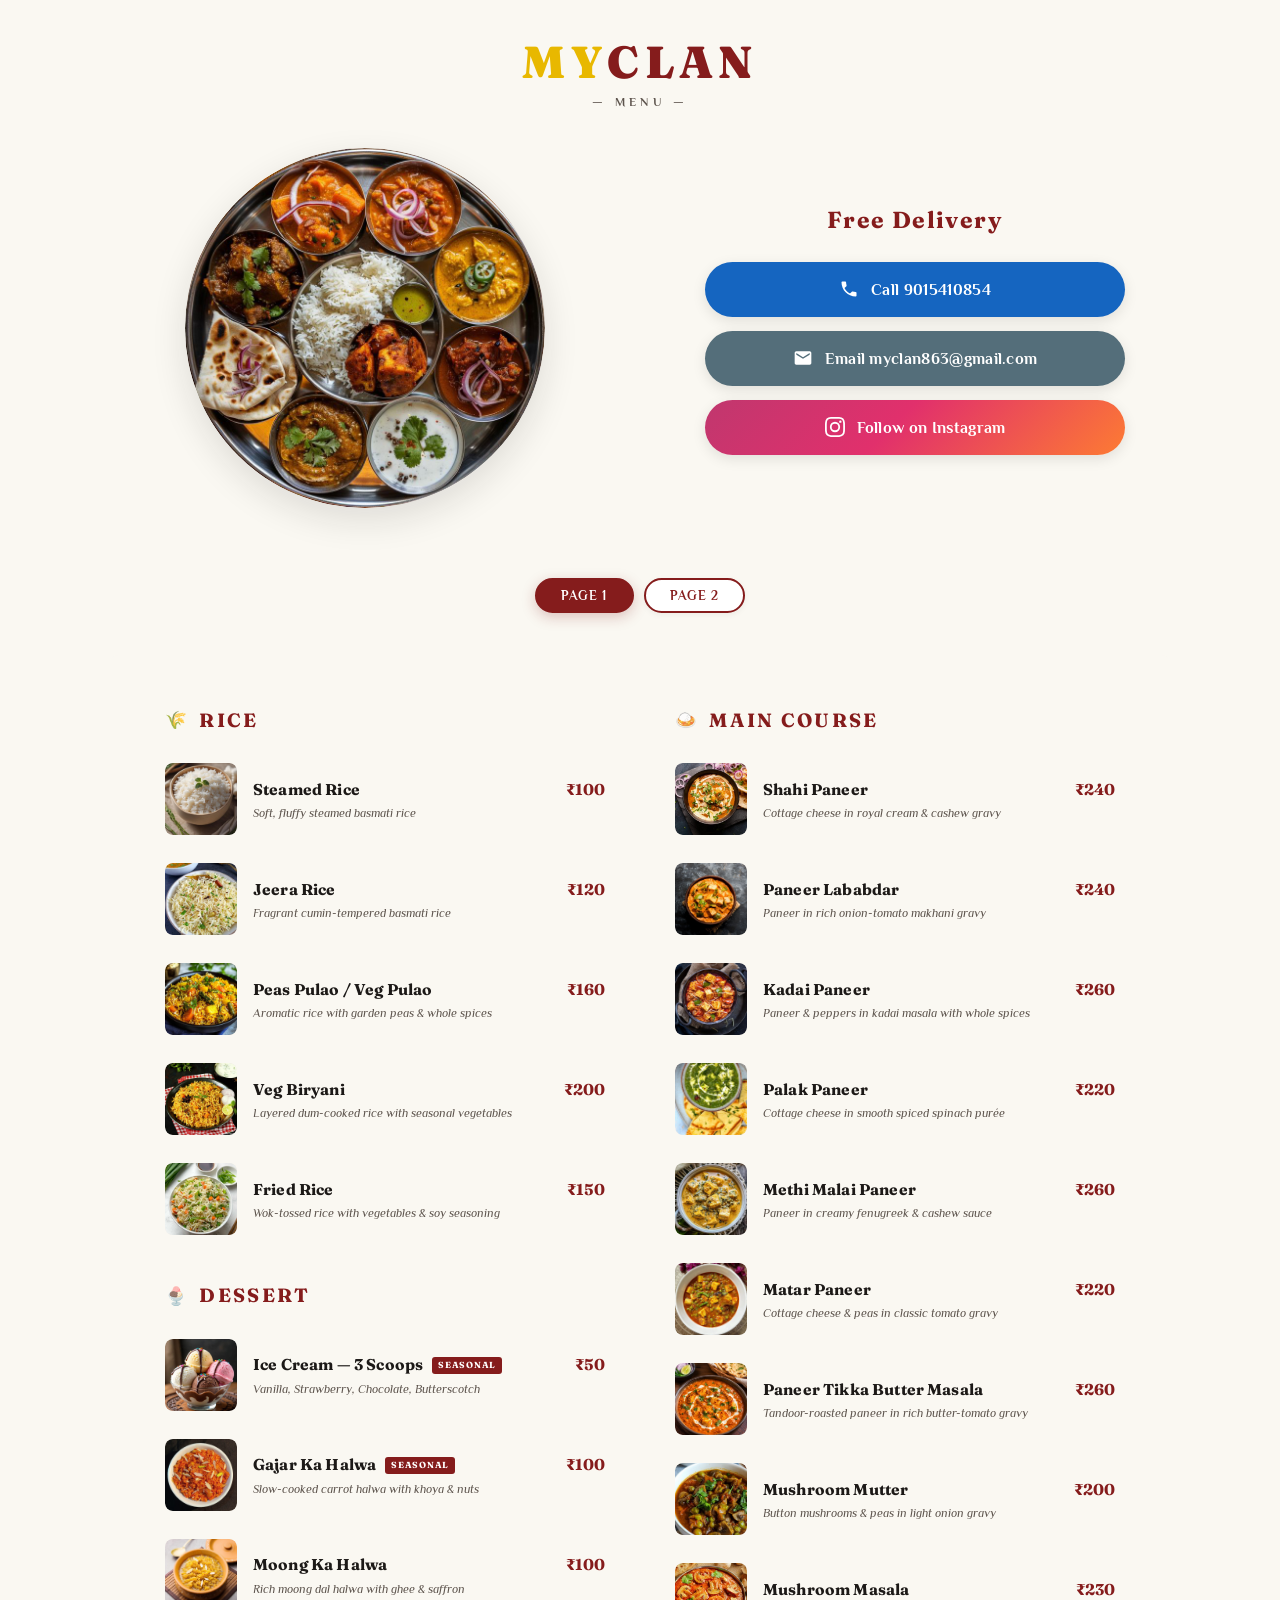
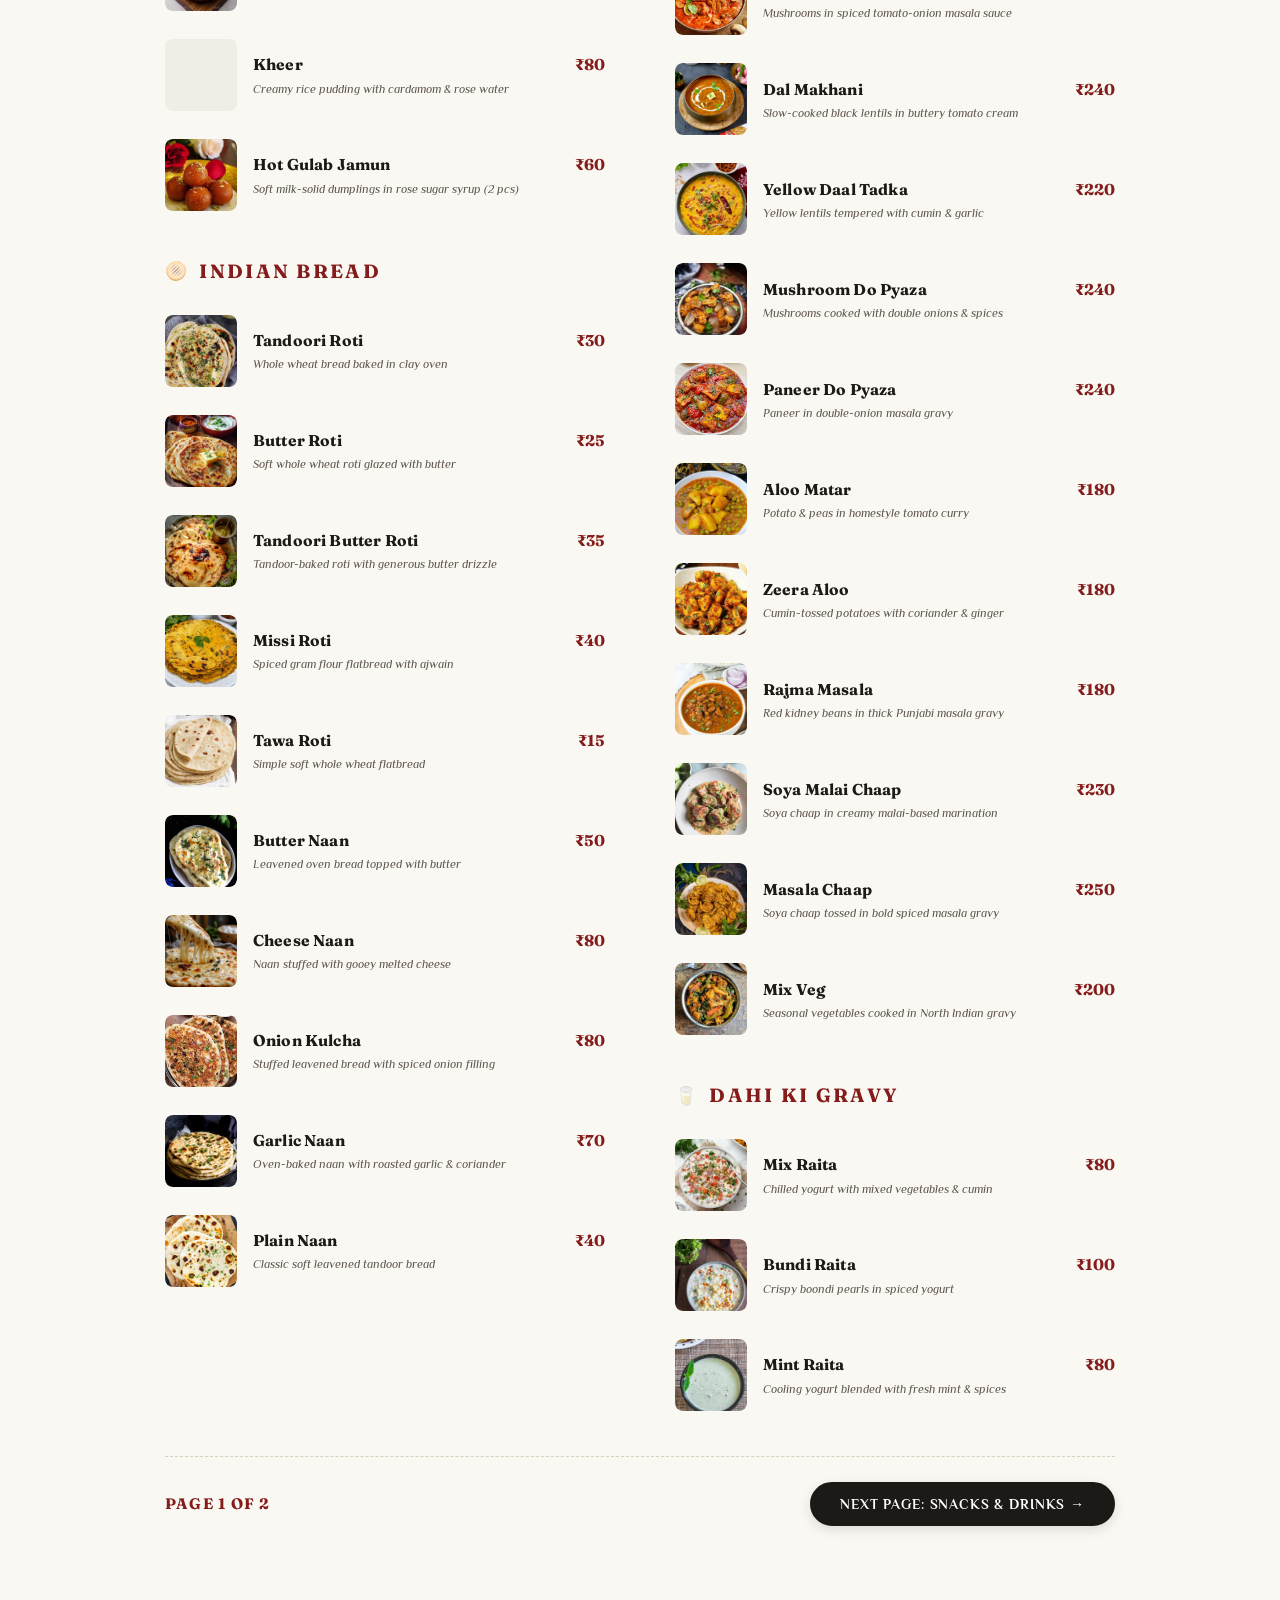
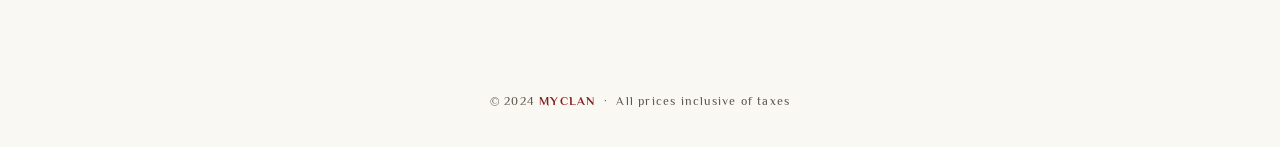
==== commit be30ffcb: "menu update kiya" ====
--- a/menu.html
+++ b/menu.html
@@ -925,10 +925,10 @@
                 </li>
 
                 <li class="menu-item">
-                  <div class="item-img"><img src="images/mix-paratha.jpg" alt="Aalo/Gobi/Noodle (Mix) Paratha" loading="lazy" decoding="async"></div>
-                  <div class="item-content">
-                    <div class="menu-item-main">
-                      <span class="menu-item-name">Aalo/Gobi/Noodle (Mix) Paratha</span>
+                  <div class="item-img"><img src="images/mix-paratha.jpg" alt="Aalo/Gobi/Mooli (Mix) Paratha" loading="lazy" decoding="async"></div>
+                  <div class="item-content">
+                    <div class="menu-item-main">
+                      <span class="menu-item-name">Aalo/Gobi/Mooli (Mix) Paratha</span>
                       <span class="menu-item-price">₹80</span>
                     </div>
                   </div>
